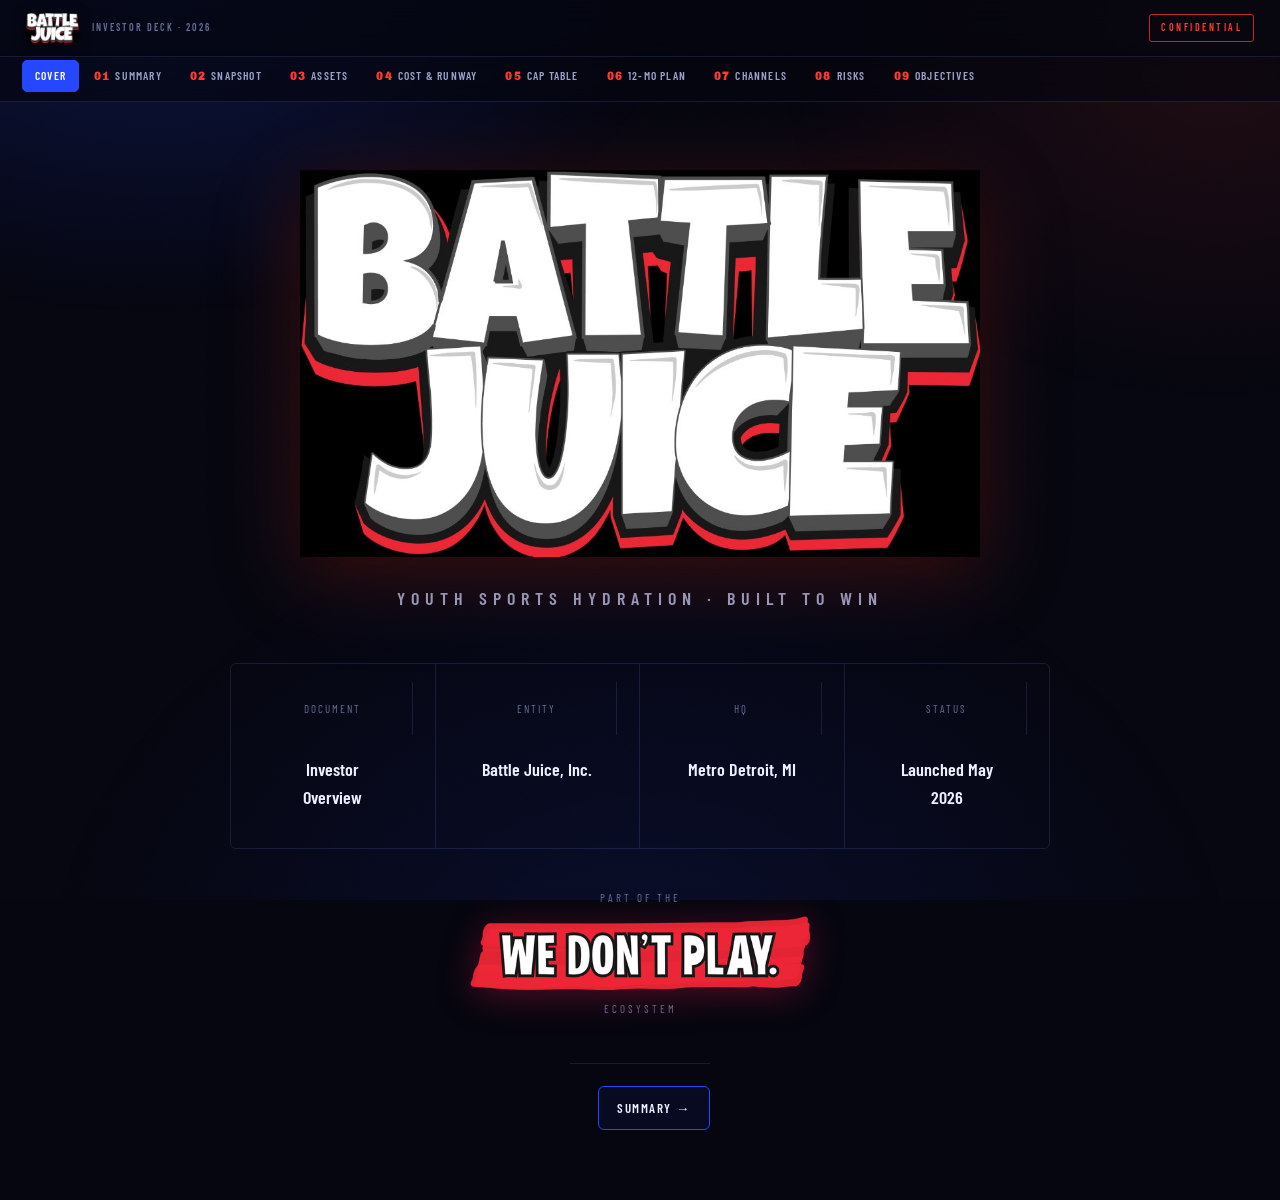
==== index.html @ b346c9bf "Add Battle Juice investor deck with branding and sell-through metrics. Multi-page static deck with u" ====
<!DOCTYPE html>
<html lang="en"><head><meta charset="UTF-8">
<meta name="viewport" content="width=device-width, initial-scale=1.0">
<meta name="description" content="Confidential investor overview for Battle Juice, Inc. — a cash-funded youth-sports hydration brand with early retail sell-through, a live national pipeline, and lean burn.">
<link rel="icon" href="assets/favicon.ico" sizes="any">
<link rel="icon" type="image/png" sizes="32x32" href="assets/favicon-32.png">
<link rel="icon" type="image/png" sizes="16x16" href="assets/favicon-16.png">
<link rel="apple-touch-icon" sizes="180x180" href="assets/apple-touch-icon.png">
<meta name="theme-color" content="#05060f">
<link rel="manifest" href="assets/site.webmanifest">
<meta property="og:type" content="website">
<meta property="og:site_name" content="Battle Juice">
<meta property="og:title" content="Battle Juice — Cover">
<meta property="og:description" content="Confidential investor overview for Battle Juice, Inc. — a cash-funded youth-sports hydration brand with early retail sell-through, a live national pipeline, and lean burn.">
<meta property="og:image" content="assets/og-image.png">
<meta property="og:image:width" content="1200">
<meta property="og:image:height" content="630">
<meta property="og:image:alt" content="Battle Juice investor deck — confidential overview of a cash-funded youth-sports hydration brand with early retail sell-through and national pipeline.">
<meta name="twitter:card" content="summary_large_image">
<meta name="twitter:title" content="Battle Juice — Cover">
<meta name="twitter:description" content="Confidential investor overview for Battle Juice, Inc. — a cash-funded youth-sports hydration brand with early retail sell-through, a live national pipeline, and lean burn.">
<meta name="twitter:image" content="assets/og-image.png">

<title>Battle Juice — Cover</title>
<link rel="preconnect" href="https://fonts.googleapis.com">
<link rel="preconnect" href="https://fonts.gstatic.com" crossorigin>
<link href="https://fonts.googleapis.com/css2?family=Archivo+Black&family=Barlow+Condensed:wght@500;600;700&family=Barlow:wght@400;500;600;700&display=swap" rel="stylesheet">
<link rel="stylesheet" href="styles.css">
</head><body>
<div class="topbar">
  <div class="brand-mini"><img class="bj-logo" src="assets/battle-juice-logo.png" alt="Battle Juice"><span class="tag">Investor Deck · 2026</span></div>
  <span class="confidential">Confidential</span>
</div>
<nav class="tabs"><a class="active" href="index.html">Cover</a><a class="" href="01-summary.html"><span class="n">01</span>Summary</a><a class="" href="02-snapshot.html"><span class="n">02</span>Snapshot</a><a class="" href="03-assets.html"><span class="n">03</span>Assets</a><a class="" href="04-cost.html"><span class="n">04</span>Cost & Runway</a><a class="" href="05-captable.html"><span class="n">05</span>Cap Table</a><a class="" href="06-strategy.html"><span class="n">06</span>12-Mo Plan</a><a class="" href="07-channels.html"><span class="n">07</span>Channels</a><a class="" href="08-risks.html"><span class="n">08</span>Risks</a><a class="" href="09-objectives.html"><span class="n">09</span>Objectives</a></nav>
<section class="page cover" id="cover">
  <img class="cover-logo" src="assets/battle-juice-logo.png" alt="Battle Juice">
  <div class="cover-sub">Youth Sports Hydration · Built to Win</div>
  <div class="cover-meta">
    <div><div class="ml">Document</div><div class="mv">Investor Overview</div></div>
    <div><div class="ml">Entity</div><div class="mv">Battle Juice, Inc.</div></div>
    <div><div class="ml">HQ</div><div class="mv">Metro Detroit, MI</div></div>
    <div><div class="ml">Status</div><div class="mv">Launched May 2026</div></div>
  </div>
  <div class="wdp-badge">
    <span class="lbl">Part of the</span>
    <img src="assets/we-dont-play.png" alt="We Don't Play">
    <span class="lbl">ecosystem</span>
  </div>
<div class="pgflow"><span></span><span class="spacer"></span><a class="next" href="01-summary.html">Summary →</a></div></section>
<script>
// active tab underline already set server-side; smooth anchor only
</script>
</body></html>
---- styles.css ----
/* ===== Battle Juice — Investor Deck shared styles ===== */
:root{
  --bj-blue:#2547ff;--bj-blue-bright:#3d6bff;--bj-blue-deep:#0a1c8c;
  --bj-red:#ff3b30;--bj-red-deep:#c4271f;--wdp-pink:#FF1C53;
  --ink:#05060f;--ink-2:#0b0e1e;--panel:#101329;--panel-2:#161a36;
  --line:rgba(120,140,255,.16);--line-strong:rgba(120,140,255,.32);
  --text:#eef1ff;--text-dim:#9aa3c7;--text-faint:#646d96;
  --good:#23d18b;--warn:#ffb020;--bad:#ff5a52;--maxw:1080px;
}
*{box-sizing:border-box;margin:0;padding:0}
html{scroll-behavior:smooth}
body{
  font-family:'Barlow',system-ui,sans-serif;background:var(--ink);color:var(--text);
  line-height:1.55;-webkit-font-smoothing:antialiased;overflow-x:hidden;min-height:100vh;
}
body::before{content:"";position:fixed;inset:0;z-index:0;pointer-events:none;
  background:
    radial-gradient(900px 600px at 12% -5%, rgba(37,71,255,.22), transparent 60%),
    radial-gradient(800px 600px at 95% 8%, rgba(255,59,48,.10), transparent 55%),
    radial-gradient(1000px 800px at 50% 110%, rgba(37,71,255,.12), transparent 60%);}
body::after{content:"";position:fixed;inset:0;z-index:0;pointer-events:none;opacity:.5;
  background-image:url("data:image/svg+xml,%3Csvg xmlns='http://www.w3.org/2000/svg' width='120' height='120'%3E%3Cfilter id='n'%3E%3CfeTurbulence type='fractalNoise' baseFrequency='.9' numOctaves='2' stitchTiles='stitch'/%3E%3C/filter%3E%3Crect width='100%25' height='100%25' filter='url(%23n)' opacity='.04'/%3E%3C/svg%3E");}

/* top bar */
.topbar{position:fixed;top:0;left:0;right:0;z-index:50;display:flex;align-items:center;justify-content:space-between;
  padding:13px 26px;background:rgba(5,6,15,.78);backdrop-filter:blur(14px);border-bottom:1px solid var(--line);}
.brand-mini{display:flex;align-items:center;gap:13px}
.brand-mini .bj-logo{height:30px;width:auto;display:block;filter:drop-shadow(0 2px 6px rgba(0,0,0,.5))}
.brand-mini .mark{font-family:'Archivo Black',sans-serif;font-size:17px;letter-spacing:-.5px;line-height:.85;
  color:var(--bj-blue-bright);text-shadow:2px 2px 0 var(--bj-blue-deep), 3px 3px 0 var(--bj-red);transform:skewX(-6deg);}
.brand-mini .tag{font-family:'Barlow Condensed',sans-serif;font-weight:600;text-transform:uppercase;letter-spacing:2px;font-size:10px;color:var(--text-faint);}
.confidential{font-family:'Barlow Condensed',sans-serif;font-weight:600;text-transform:uppercase;letter-spacing:2.5px;font-size:10px;
  color:var(--bj-red);border:1px solid var(--bj-red-deep);padding:5px 11px;border-radius:3px;}

/* page tab nav */
.tabs{position:fixed;top:51px;left:0;right:0;z-index:49;display:flex;gap:2px;flex-wrap:wrap;
  padding:9px 22px;background:rgba(5,6,15,.62);backdrop-filter:blur(10px);border-bottom:1px solid var(--line);}
.tabs a{font-family:'Barlow Condensed',sans-serif;font-weight:600;text-transform:uppercase;letter-spacing:1.2px;
  font-size:11.5px;color:var(--text-dim);text-decoration:none;padding:6px 12px;border-radius:5px;border:1px solid transparent;transition:all .2s;}
.tabs a:hover{color:var(--text);background:rgba(37,71,255,.08);border-color:var(--line)}
.tabs a.active{color:#fff;background:var(--bj-blue);border-color:var(--bj-blue)}
.tabs a .n{color:var(--bj-red);margin-right:5px;font-family:'Archivo Black',sans-serif;font-size:10px}
.tabs a.active .n{color:#fff}

/* shell */
.page{position:relative;z-index:1;max-width:var(--maxw);margin:0 auto;padding:150px 40px 70px;min-height:100vh;
  display:flex;flex-direction:column;justify-content:center;}
.page-head{display:flex;align-items:baseline;gap:16px;margin-bottom:8px}
.page-num{font-family:'Archivo Black',sans-serif;font-size:13px;color:var(--bj-red);letter-spacing:1px;}
.kicker{font-family:'Barlow Condensed',sans-serif;font-weight:700;text-transform:uppercase;letter-spacing:4px;font-size:13px;color:var(--bj-blue-bright);}
h1{font-family:'Archivo Black',sans-serif;font-size:clamp(34px,5.5vw,62px);line-height:.95;letter-spacing:-1px;margin:6px 0 22px;text-transform:uppercase;}
h2{font-family:'Archivo Black',sans-serif;font-size:clamp(26px,3.6vw,40px);line-height:1;letter-spacing:-.5px;margin:0 0 18px;text-transform:uppercase;}
h3{font-family:'Barlow Condensed',sans-serif;font-weight:700;font-size:20px;text-transform:uppercase;letter-spacing:1px;margin:0 0 6px;color:var(--text);}
.lead{font-size:18px;color:var(--text-dim);max-width:680px;margin-bottom:8px}
p{color:var(--text-dim);margin-bottom:12px}
strong{color:var(--text);font-weight:600}
.accent{color:var(--bj-blue-bright)}.accent-red{color:var(--bj-red)}

/* page footer nav (prev/next) */
.pgflow{display:flex;justify-content:space-between;align-items:center;margin-top:46px;padding-top:22px;border-top:1px solid var(--line);gap:14px}
.pgflow a{font-family:'Barlow Condensed',sans-serif;font-weight:600;text-transform:uppercase;letter-spacing:1.5px;font-size:13px;
  color:var(--text-dim);text-decoration:none;padding:11px 18px;border:1px solid var(--line-strong);border-radius:6px;transition:all .2s;}
.pgflow a:hover{color:#fff;border-color:var(--bj-blue);background:rgba(37,71,255,.1)}
.pgflow a.next{color:var(--text);border-color:var(--bj-blue);background:rgba(37,71,255,.08)}
.pgflow .spacer{flex:1}

/* cover */
.cover{text-align:center;align-items:center;min-height:100vh;padding-top:170px;}
.cover-logo{width:min(680px,86vw);height:auto;display:block;margin:0 auto;filter:drop-shadow(0 16px 40px rgba(255,59,48,.22)) drop-shadow(0 6px 18px rgba(0,0,0,.6));}
.logo-word{font-family:'Archivo Black',sans-serif;line-height:.82;letter-spacing:-2px;text-transform:uppercase;transform:skewX(-7deg);
  color:var(--bj-blue-bright);text-shadow:4px 4px 0 var(--bj-blue-deep),6px 6px 0 var(--bj-blue-deep),9px 9px 0 var(--bj-red),11px 11px 0 var(--bj-red-deep);}
.logo-word .l1,.logo-word .l2{font-size:clamp(54px,11vw,128px);display:block}
.cover-sub{font-family:'Barlow Condensed',sans-serif;font-weight:600;text-transform:uppercase;letter-spacing:6px;font-size:clamp(13px,2vw,18px);color:var(--text-dim);margin-top:28px;}
.cover-meta{margin-top:50px;display:grid;grid-template-columns:repeat(4,1fr);border:1px solid var(--line);border-radius:6px;overflow:hidden;max-width:820px;width:100%;}
.cover-meta div{padding:18px 22px;border-right:1px solid var(--line);font-family:'Barlow Condensed',sans-serif;}
.cover-meta div:last-child{border-right:none}
.cover-meta .ml{font-size:11px;text-transform:uppercase;letter-spacing:2px;color:var(--text-faint)}
.cover-meta .mv{font-size:18px;color:var(--text);font-weight:600;margin-top:3px}
.wdp-badge{margin-top:40px;display:flex;flex-direction:column;align-items:center;gap:10px}
.wdp-badge .lbl{font-family:'Barlow Condensed',sans-serif;text-transform:uppercase;letter-spacing:3px;font-size:11px;color:var(--text-faint)}
.wdp-badge img{width:min(340px,72vw);height:auto;filter:drop-shadow(0 6px 18px rgba(255,28,83,.3))}

/* cards / grids */
.grid{display:grid;gap:16px}
.g2{grid-template-columns:repeat(2,1fr)}.g3{grid-template-columns:repeat(3,1fr)}.g4{grid-template-columns:repeat(4,1fr)}
.card{background:linear-gradient(160deg,var(--panel),var(--ink-2));border:1px solid var(--line);border-radius:10px;padding:22px;position:relative;overflow:hidden;transition:transform .25s,border-color .25s;}
.card:hover{transform:translateY(-3px);border-color:var(--line-strong)}
.card::before{content:"";position:absolute;top:0;left:0;width:4px;height:100%;background:var(--bj-blue);}
.card.red::before{background:var(--bj-red)}.card.good::before{background:var(--good)}.card.warn::before{background:var(--warn)}
.stat{font-family:'Archivo Black',sans-serif;font-size:32px;line-height:1;color:var(--text)}
.stat.blue{color:var(--bj-blue-bright)}.stat.red{color:var(--bj-red)}.stat.green{color:var(--good)}.stat.amber{color:var(--warn)}
.stat-label{font-family:'Barlow Condensed',sans-serif;text-transform:uppercase;letter-spacing:1.5px;font-size:12px;color:var(--text-faint);margin-top:8px}

/* ledger table */
.ledger{width:100%;border-collapse:collapse;margin-top:8px}
.ledger th{text-align:left;font-family:'Barlow Condensed',sans-serif;text-transform:uppercase;letter-spacing:1.5px;font-size:12px;color:var(--bj-blue-bright);padding:12px 14px;border-bottom:2px solid var(--line-strong);}
.ledger th.r,.ledger td.r{text-align:right;font-variant-numeric:tabular-nums}
.ledger td{padding:13px 14px;border-bottom:1px solid var(--line);color:var(--text-dim);font-size:15px}
.ledger td strong{color:var(--text)}
.ledger tr:hover td{background:rgba(37,71,255,.05)}
.ledger .total td{border-top:2px solid var(--bj-blue);border-bottom:none;font-family:'Archivo Black',sans-serif;color:var(--text);font-size:17px;padding-top:16px;}
.ledger .total td.r{color:var(--bj-blue-bright)}
.ledger .subtot td{border-top:1px dashed var(--line-strong);font-weight:600;color:var(--text)}
.ledger .subtot td.r{color:var(--warn)}
.tag-pill{display:inline-block;font-family:'Barlow Condensed',sans-serif;text-transform:uppercase;letter-spacing:1px;font-size:11px;font-weight:600;padding:3px 9px;border-radius:20px;}
.pill-cash{background:rgba(35,209,139,.14);color:var(--good)}
.pill-phys{background:rgba(37,71,255,.16);color:var(--bj-blue-bright)}
.pill-inv{background:rgba(255,176,32,.14);color:var(--warn)}
.pill-commit{background:rgba(255,59,48,.14);color:var(--bj-red)}

/* risk meter */
.risk{display:flex;align-items:center;gap:14px;margin-top:10px}
.risk-bar{flex:1;height:8px;border-radius:8px;background:var(--panel-2);overflow:hidden}
.risk-fill{height:100%;border-radius:8px}
.risk-lvl{font-family:'Barlow Condensed',sans-serif;text-transform:uppercase;letter-spacing:1.5px;font-size:12px;font-weight:700;min-width:74px;text-align:right}
.lo .risk-fill{width:14%;background:var(--good)}.lo .risk-lvl{color:var(--good)}
.lomed .risk-fill{width:34%;background:#7fd14b}.lomed .risk-lvl{color:#7fd14b}
.med .risk-fill{width:55%;background:var(--warn)}.med .risk-lvl{color:var(--warn)}
.medhi .risk-fill{width:72%;background:#ff8a3d}.medhi .risk-lvl{color:#ff8a3d}
.hi .risk-fill{width:90%;background:var(--bad)}.hi .risk-lvl{color:var(--bad)}

/* timeline */
.timeline{position:relative;margin-top:20px;padding-left:6px}
.tl-item{position:relative;padding:0 0 26px 38px;border-left:2px solid var(--line-strong)}
.tl-item:last-child{border-left-color:transparent}
.tl-dot{position:absolute;left:-9px;top:2px;width:16px;height:16px;border-radius:50%;background:var(--bj-blue);border:3px solid var(--ink);box-shadow:0 0 0 2px var(--bj-blue)}
.tl-item.red .tl-dot{background:var(--bj-red);box-shadow:0 0 0 2px var(--bj-red)}
.tl-when{font-family:'Barlow Condensed',sans-serif;text-transform:uppercase;letter-spacing:2px;font-size:12px;color:var(--bj-red);font-weight:700}
.tl-title{font-family:'Barlow Condensed',sans-serif;font-weight:700;font-size:19px;text-transform:uppercase;letter-spacing:.5px;margin:2px 0 4px}

/* chips */
.chips{display:flex;flex-wrap:wrap;gap:9px;margin-top:14px}
.chip{font-family:'Barlow Condensed',sans-serif;font-weight:600;text-transform:uppercase;letter-spacing:1px;font-size:13px;padding:8px 14px;border-radius:5px;border:1px solid var(--line-strong);background:var(--panel);color:var(--text-dim);transition:all .2s;}
.chip:hover{border-color:var(--bj-blue);color:var(--text);background:rgba(37,71,255,.08)}
.chip.hot{border-color:var(--bj-red-deep);color:var(--bj-red)}
.chip.live{border-color:var(--good);color:var(--good)}

.callout{border:1px solid var(--line-strong);border-left:4px solid var(--bj-red);background:linear-gradient(120deg,rgba(255,59,48,.07),transparent);border-radius:8px;padding:18px 22px;margin:18px 0;}
.callout.blue{border-left-color:var(--bj-blue);background:linear-gradient(120deg,rgba(37,71,255,.08),transparent)}
.callout.good{border-left-color:var(--good);background:linear-gradient(120deg,rgba(35,209,139,.08),transparent)}
.callout h3{margin-bottom:6px}

ul.clean{list-style:none;margin-top:10px}
ul.clean li{position:relative;padding:7px 0 7px 26px;color:var(--text-dim);border-bottom:1px solid var(--line)}
ul.clean li:last-child{border-bottom:none}
ul.clean li::before{content:"";position:absolute;left:0;top:15px;width:9px;height:9px;background:var(--bj-blue);transform:rotate(45deg)}
ul.clean li strong{color:var(--text)}

.divider-num{font-family:'Archivo Black',sans-serif;font-size:clamp(80px,16vw,200px);line-height:.8;color:transparent;-webkit-text-stroke:2px var(--line-strong);position:absolute;right:30px;top:130px;z-index:0;pointer-events:none;user-select:none;}

.docfoot{position:relative;z-index:1;text-align:center;padding:40px 40px 60px;border-top:1px solid var(--line);}
.docfoot .mark{font-family:'Archivo Black',sans-serif;font-size:24px;color:var(--bj-blue-bright);text-shadow:2px 2px 0 var(--bj-blue-deep),4px 4px 0 var(--bj-red);transform:skewX(-6deg);display:inline-block;margin-bottom:12px;}
.docfoot .foot-logo{height:46px;width:auto;display:inline-block;margin-bottom:14px;filter:drop-shadow(0 4px 12px rgba(0,0,0,.5))}
.docfoot p{font-size:12px;color:var(--text-faint);max-width:640px;margin:0 auto 8px}

@media(max-width:760px){
  .g2,.g3,.g4{grid-template-columns:1fr}
  .page{padding:170px 20px 60px}
  .cover-meta{grid-template-columns:1fr}
  .cover-meta div{border-right:none;border-bottom:1px solid var(--line)}
  .tabs{overflow-x:auto;flex-wrap:nowrap;white-space:nowrap}
}
@media print{
  .topbar,.tabs,.pgflow{display:none}
  .page{min-height:auto;padding:40px 30px;page-break-after:always}
  body::before,body::after{display:none}
}
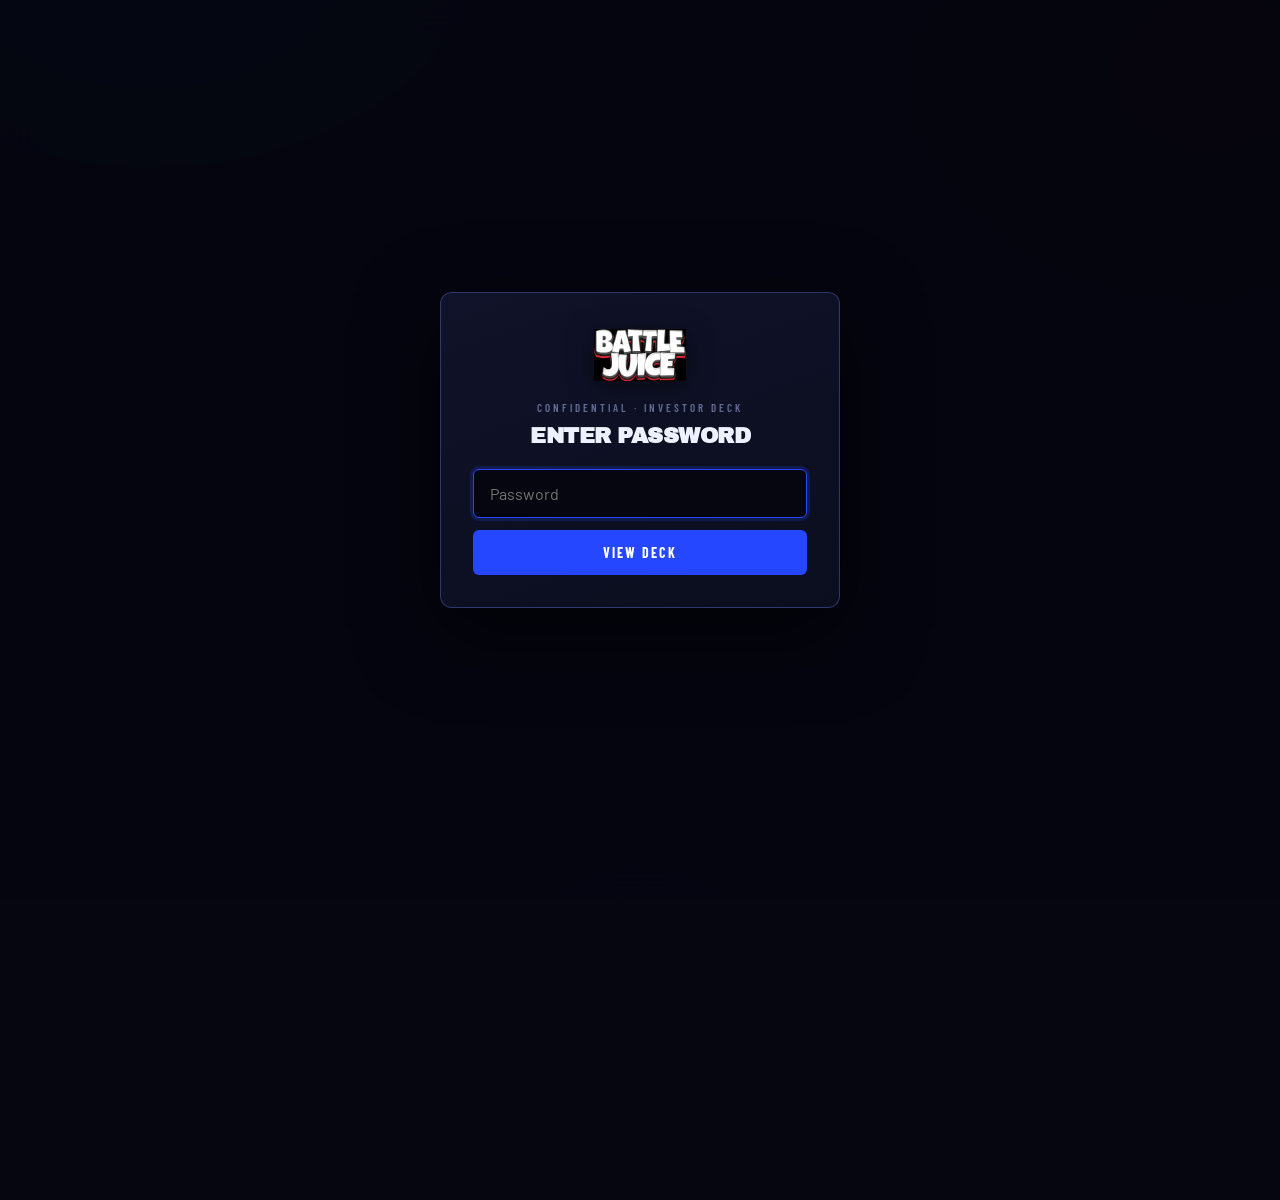
==== commit 976bed5c: "Add password gate for confidential deck access. Session-based unlock persists across pages; password" ====
--- a/index.html
+++ b/index.html
@@ -9,23 +9,25 @@
 <meta name="theme-color" content="#05060f">
 <link rel="manifest" href="assets/site.webmanifest">
 <meta property="og:type" content="website">
+<meta property="og:url" content="https://adventurini.github.io/battle-juice-deck/">
 <meta property="og:site_name" content="Battle Juice">
 <meta property="og:title" content="Battle Juice — Cover">
 <meta property="og:description" content="Confidential investor overview for Battle Juice, Inc. — a cash-funded youth-sports hydration brand with early retail sell-through, a live national pipeline, and lean burn.">
-<meta property="og:image" content="assets/og-image.png">
+<meta property="og:image" content="https://adventurini.github.io/battle-juice-deck/assets/og-image.png">
 <meta property="og:image:width" content="1200">
 <meta property="og:image:height" content="630">
 <meta property="og:image:alt" content="Battle Juice investor deck — confidential overview of a cash-funded youth-sports hydration brand with early retail sell-through and national pipeline.">
 <meta name="twitter:card" content="summary_large_image">
 <meta name="twitter:title" content="Battle Juice — Cover">
 <meta name="twitter:description" content="Confidential investor overview for Battle Juice, Inc. — a cash-funded youth-sports hydration brand with early retail sell-through, a live national pipeline, and lean burn.">
-<meta name="twitter:image" content="assets/og-image.png">
+<meta name="twitter:image" content="https://adventurini.github.io/battle-juice-deck/assets/og-image.png">
 
 <title>Battle Juice — Cover</title>
 <link rel="preconnect" href="https://fonts.googleapis.com">
 <link rel="preconnect" href="https://fonts.gstatic.com" crossorigin>
 <link href="https://fonts.googleapis.com/css2?family=Archivo+Black&family=Barlow+Condensed:wght@500;600;700&family=Barlow:wght@400;500;600;700&display=swap" rel="stylesheet">
 <link rel="stylesheet" href="styles.css">
+<script src="gate.js"></script>
 </head><body>
 <div class="topbar">
   <div class="brand-mini"><img class="bj-logo" src="assets/battle-juice-logo.png" alt="Battle Juice"><span class="tag">Investor Deck · 2026</span></div>
--- a/styles.css
+++ b/styles.css
@@ -160,6 +160,21 @@
   .cover-meta div{border-right:none;border-bottom:1px solid var(--line)}
   .tabs{overflow-x:auto;flex-wrap:nowrap;white-space:nowrap}
 }
+/* password gate */
+html.gate-locked body{overflow:hidden}
+html.gate-locked body > :not(#deck-gate){visibility:hidden}
+#deck-gate{position:fixed;inset:0;z-index:9999;display:flex;align-items:center;justify-content:center;padding:24px;background:rgba(5,6,15,.92);backdrop-filter:blur(18px)}
+.gate-panel{width:min(400px,100%);text-align:center;padding:36px 32px 32px;border:1px solid var(--line-strong);border-radius:12px;background:linear-gradient(160deg,var(--panel),var(--ink-2));box-shadow:0 24px 80px rgba(0,0,0,.55)}
+.gate-logo{height:52px;width:auto;margin:0 auto 18px;display:block;filter:drop-shadow(0 4px 12px rgba(0,0,0,.5))}
+.gate-kicker{font-family:'Barlow Condensed',sans-serif;font-weight:600;text-transform:uppercase;letter-spacing:3px;font-size:11px;color:var(--text-faint);margin:0 0 8px}
+.gate-title{font-family:'Archivo Black',sans-serif;font-size:22px;text-transform:uppercase;letter-spacing:-.5px;margin:0 0 22px;color:var(--text)}
+#deck-gate-form{display:flex;flex-direction:column;gap:12px}
+#deck-gate-input{font-family:'Barlow',sans-serif;font-size:16px;padding:14px 16px;border-radius:6px;border:1px solid var(--line-strong);background:var(--ink);color:var(--text);outline:none}
+#deck-gate-input:focus{border-color:var(--bj-blue);box-shadow:0 0 0 3px rgba(37,71,255,.2)}
+#deck-gate-form button{font-family:'Barlow Condensed',sans-serif;font-weight:700;text-transform:uppercase;letter-spacing:2px;font-size:14px;padding:14px;border:none;border-radius:6px;background:var(--bj-blue);color:#fff;cursor:pointer;transition:background .2s}
+#deck-gate-form button:hover{background:var(--bj-blue-bright)}
+.gate-error{margin:0;font-size:13px;color:var(--bj-red)}
+
 @media print{
   .topbar,.tabs,.pgflow{display:none}
   .page{min-height:auto;padding:40px 30px;page-break-after:always}
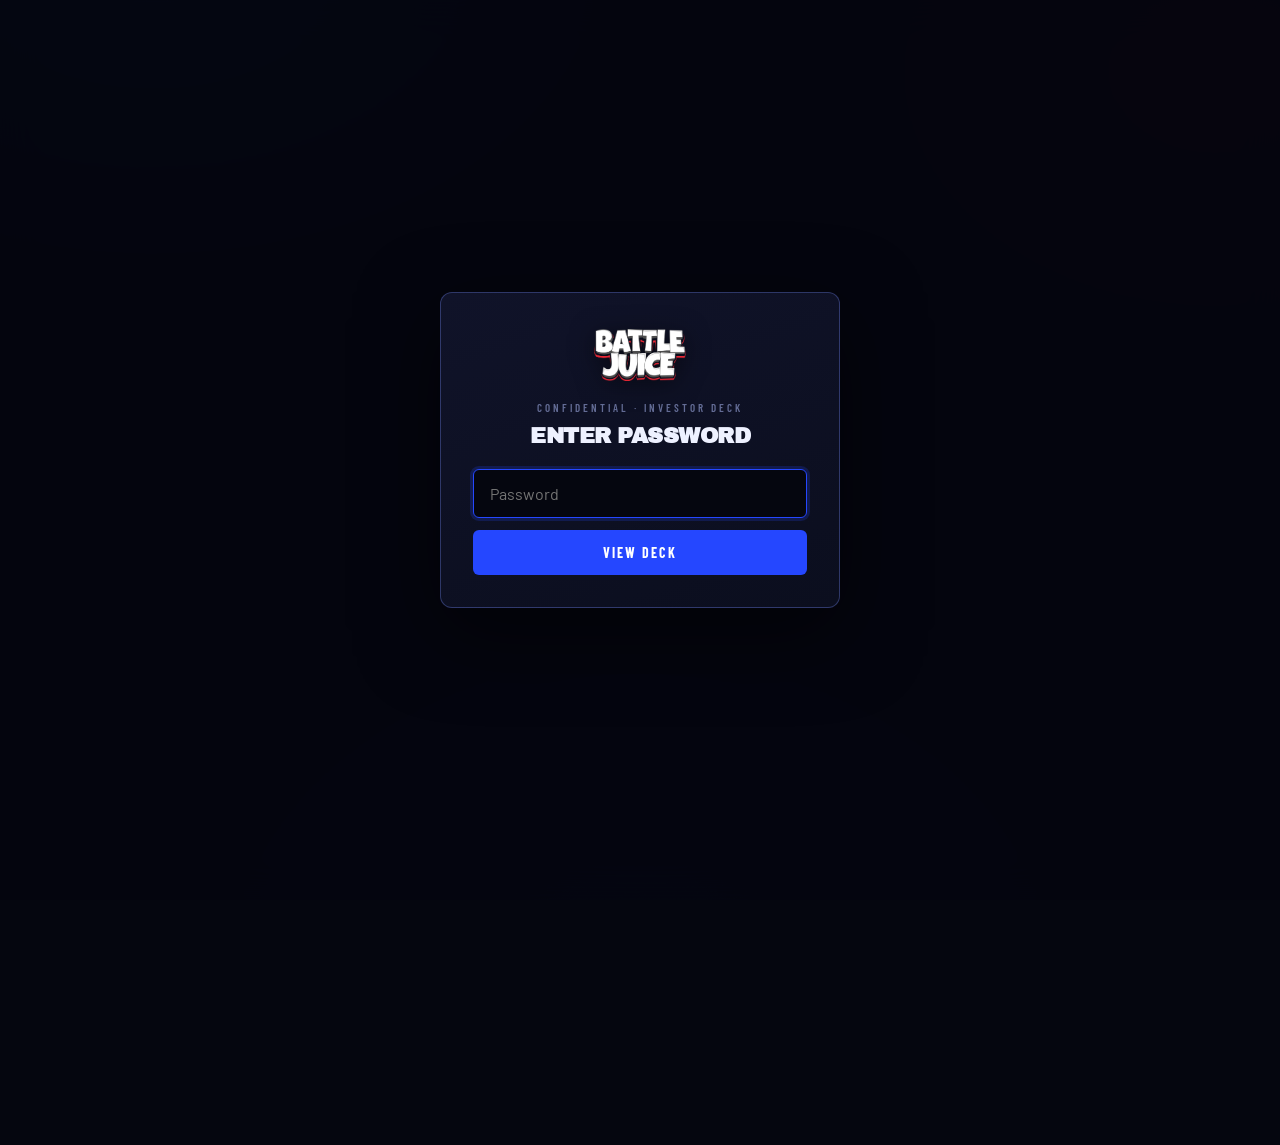
==== commit c5cbeea4: "Remove Part of the / ecosystem labels from cover page. Show only the We Don't Play logo below the co" ====
--- a/index.html
+++ b/index.html
@@ -44,9 +44,7 @@
     <div><div class="ml">Status</div><div class="mv">Launched May 2026</div></div>
   </div>
   <div class="wdp-badge">
-    <span class="lbl">Part of the</span>
     <img src="assets/we-dont-play.png" alt="We Don't Play">
-    <span class="lbl">ecosystem</span>
   </div>
 <div class="pgflow"><span></span><span class="spacer"></span><a class="next" href="01-summary.html">Summary →</a></div></section>
 <script>
--- a/styles.css
+++ b/styles.css
@@ -76,8 +76,7 @@
 .cover-meta div:last-child{border-right:none}
 .cover-meta .ml{font-size:11px;text-transform:uppercase;letter-spacing:2px;color:var(--text-faint)}
 .cover-meta .mv{font-size:18px;color:var(--text);font-weight:600;margin-top:3px}
-.wdp-badge{margin-top:40px;display:flex;flex-direction:column;align-items:center;gap:10px}
-.wdp-badge .lbl{font-family:'Barlow Condensed',sans-serif;text-transform:uppercase;letter-spacing:3px;font-size:11px;color:var(--text-faint)}
+.wdp-badge{margin-top:40px;display:flex;justify-content:center}
 .wdp-badge img{width:min(340px,72vw);height:auto;filter:drop-shadow(0 6px 18px rgba(255,28,83,.3))}
 
 /* cards / grids */
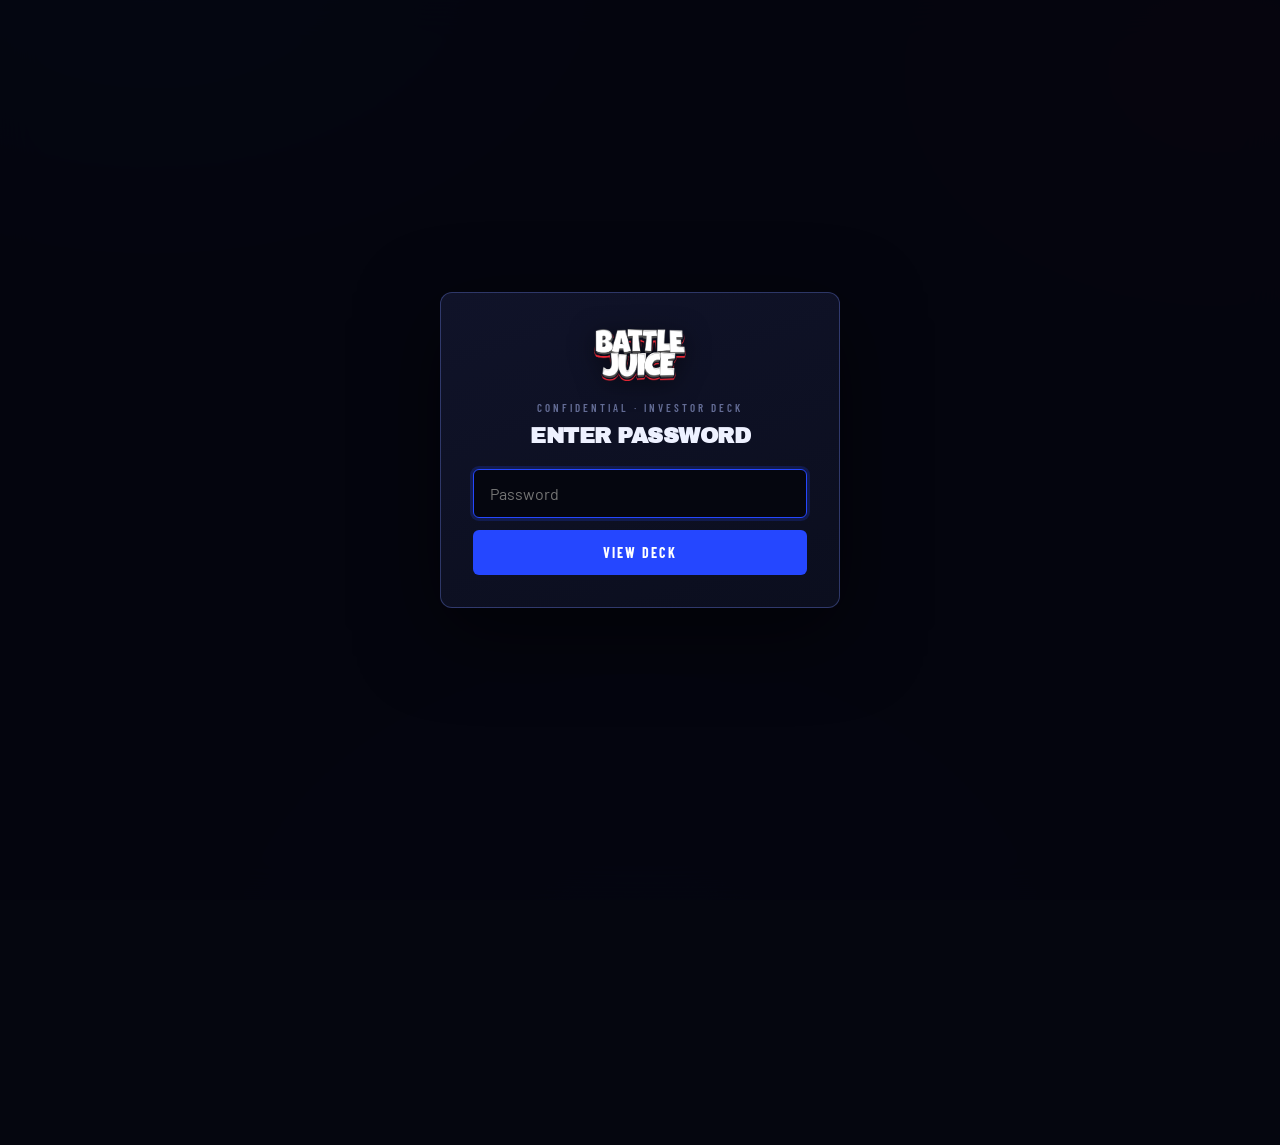
==== commit d424ee05: "Fix OG preview logo: composite transparent PNG on gradient. Improve background removal with flood-fi" ====
--- a/index.html
+++ b/index.html
@@ -9,18 +9,18 @@
 <meta name="theme-color" content="#05060f">
 <link rel="manifest" href="assets/site.webmanifest">
 <meta property="og:type" content="website">
-<meta property="og:url" content="https://adventurini.github.io/battle-juice-deck/">
+<meta property="og:url" content="https://battle-juice-deck.vercel.app/">
 <meta property="og:site_name" content="Battle Juice">
 <meta property="og:title" content="Battle Juice — Cover">
 <meta property="og:description" content="Confidential investor overview for Battle Juice, Inc. — a cash-funded youth-sports hydration brand with early retail sell-through, a live national pipeline, and lean burn.">
-<meta property="og:image" content="https://adventurini.github.io/battle-juice-deck/assets/og-image.png">
+<meta property="og:image" content="https://battle-juice-deck.vercel.app/assets/og-image.png">
 <meta property="og:image:width" content="1200">
 <meta property="og:image:height" content="630">
 <meta property="og:image:alt" content="Battle Juice investor deck — confidential overview of a cash-funded youth-sports hydration brand with early retail sell-through and national pipeline.">
 <meta name="twitter:card" content="summary_large_image">
 <meta name="twitter:title" content="Battle Juice — Cover">
 <meta name="twitter:description" content="Confidential investor overview for Battle Juice, Inc. — a cash-funded youth-sports hydration brand with early retail sell-through, a live national pipeline, and lean burn.">
-<meta name="twitter:image" content="https://adventurini.github.io/battle-juice-deck/assets/og-image.png">
+<meta name="twitter:image" content="https://battle-juice-deck.vercel.app/assets/og-image.png">
 
 <title>Battle Juice — Cover</title>
 <link rel="preconnect" href="https://fonts.googleapis.com">
